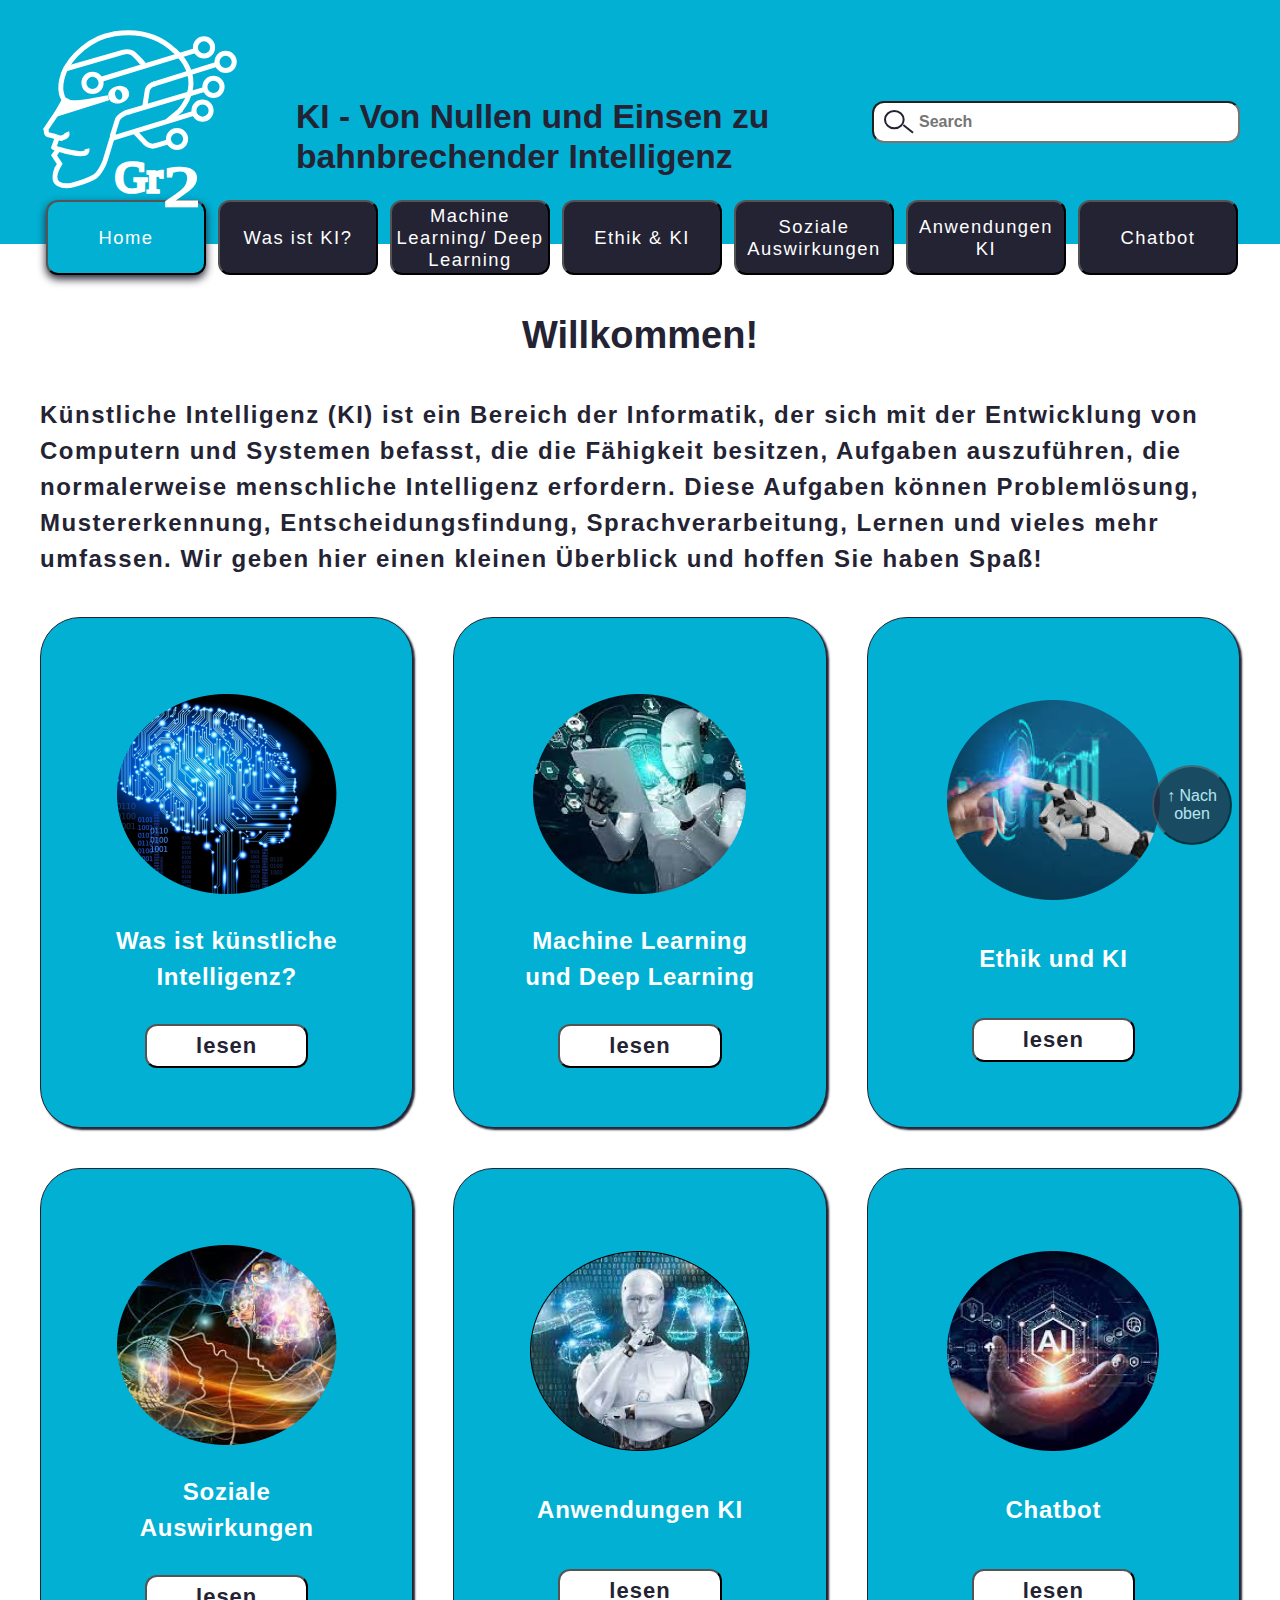
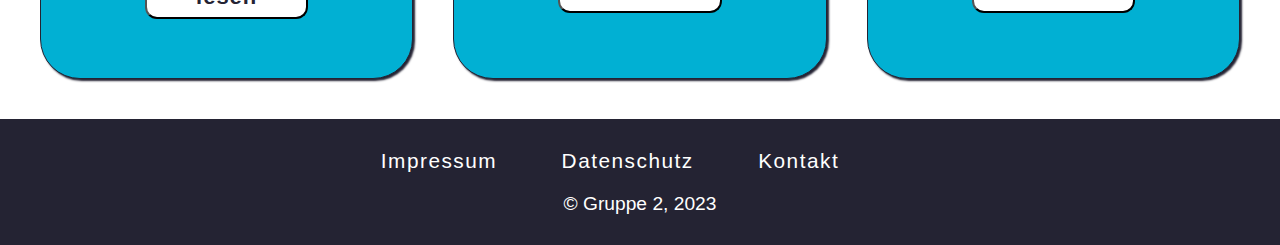
==== index.html @ 55d9d855 "Add files via upload" ====
<!DOCTYPE html>
<html lang="de">
    <head>
        <meta charset="utf-8">
        <title>KI Home</title>
        <link rel="stylesheet" href="css/style.css">
        <link rel="stylesheet" href="css/home.css">
        <link rel="icon" type="image/x-icon" href="./bilder/icontitle.svg">

        <meta name="viewport" content="width=device-width, initial-scale=1.0">
        <meta name="description" content="KI, Maschine learning, Technologie, Digital">
        <meta name="author" content="Albina, Christian, Haubir">
        <meta name="copyright" content="Gr 2">
        <meta name="keyword" content="AI, KI, Maschinlernen, Maschine lerning, Technologie, Digital, ChtGPT">
        <meta name="robots" content="follow">
    </head>

    <body>
        <header>
            <div class="container header">
                <label for="burger" id="burger-label"><img src="./bilder/burger-bar.png" id="burger-bar"></label>
                <input type="checkbox" id="burger">
                <div class="header_top" id="header">
                    <a href="index.html" id="logo_link"><img src="./bilder/logo.svg" alt="logo" id="logo"><svg width="200" height="200" xmlns="http://www.w3.org/2000/svg">
                        <title>Gruppe2</title>
                        <g id="Layer_1">
                         <title>Layer 1</title>
                         <path id="svg_28" d="m516.72152,524.84388l-18.45992,6.11814l3.48101,-4.85232l14.9789,-1.26582l0.00001,0z" opacity="NaN" stroke="#00bfbf" fill="none"/>
                         <path id="svg_29" d="m501.21519,525.47679c0.52743,0.63291 6.22363,2.21519 8.75527,1.47679c2.53165,-0.7384 -10.97046,3.48101 -11.07595,3.48101c0.10549,0 2.8481,-4.32489 2.32068,-4.95781l0,0.00001z" opacity="NaN" stroke="#00bfbf" fill="none"/>
                         <g id="svg_5">
                          <g stroke="null" id="svg_33" stroke-width="5">
                           <path stroke="#ffffff" id="svg_3" d="m22.86552,84.16136l-16.73316,24.70652c0.15973,0.15973 -0.47952,5.59317 2.07741,5.91277c2.55693,0.31962 14.87939,4.0396 12.94447,3.67566c-1.93489,-0.36394 7.83048,-0.79914 5.59317,-6.23259" opacity="NaN" fill="none"/>
                           <path stroke="#ffffff" id="svg_4" d="m17.47858,116.69833l-3.67549,10.7072c0.15973,0.15973 36.07214,13.02458 33.13783,1.53616" opacity="NaN" fill="none"/>
                           <path stroke="#ffffff" id="svg_6" d="m73.41117,113.50219l-8.15008,26.68792c0.15973,0.15973 -4.95413,13.58352 -11.02679,16.77969c-6.07269,3.19614 -17.22462,6.82841 -21.21382,7.87718c-3.98921,1.04877 -8.91693,2.14718 -14.58301,-1.00243c-5.66608,-3.14961 -2.96351,-11.79742 -1.34512,-15.51336" opacity="NaN" fill="none"/>
                           <path stroke="#ffffff" id="svg_7" d="m16.64706,149.20202l3.03258,-5.29981l-2.96351,-4.44529l-2.66718,-4.14893l4.44607,-5.97708" opacity="NaN" fill="none"/>
                           <path stroke="#ffffff" id="svg_9" d="m71.24483,118.71231l83.86756,-25.78261" opacity="NaN" fill="none"/>
                           <path stroke="#ffffff" id="svg_10" d="m72.1339,116.63785l5.33433,-17.18842c0,0 4.77617,-7.4088 13.07401,-7.70515" opacity="NaN" fill="none"/>
                           <path stroke="#ffffff" id="svg_11" d="m89.32229,91.7443l76.16244,-22.52275" opacity="NaN" fill="none"/>
                           <path stroke="#ffffff" id="svg_12" d="m104.77553,86.70633l2.66718,-17.18842c0,0 2.37082,-5.33433 7.70515,-5.63069" opacity="NaN" fill="none"/>
                           <path stroke="#ffffff" id="svg_13" d="m113.62315,64.18358l63.71564,-20.15192" opacity="NaN" fill="none"/>
                           <path stroke="#ffffff" id="svg_14" d="m59.68711,59.73829l96.31436,-29.33883" opacity="NaN" fill="none"/>
                           <path stroke="#ffffff" id="svg_15" d="m25.97906,48.77327l57.49227,-16.5957c0,0 6.2234,-1.77811 10.07597,1.77811c3.85258,3.55622 10.37231,10.66866 10.66866,11.55773" opacity="NaN" fill="none"/>
                           <path stroke="#ffffff" id="svg_16" d="m94.36027,111.30351l11.26137,11.85408c0,0 5.63069,5.03798 10.37231,2.07447" opacity="NaN" fill="none"/>
                           <path stroke="#ffffff" id="svg_17" d="m129.9225,121.34144l-15.11395,4.44529" opacity="NaN" fill="none"/>
                           <ellipse stroke="#ffffff" opacity="NaN" ry="8.5942" rx="8.5942" id="svg_18" cy="119.00867" cx="137.03494" fill="none"/>
                           <ellipse stroke="#ffffff" opacity="NaN" ry="8.5942" rx="8.5942" id="svg_19" cy="90.55888" cx="162.5212" fill="none"/>
                           <ellipse stroke="#ffffff" opacity="NaN" ry="8.5942" rx="8.5942" id="svg_20" cy="66.85073" cx="173.48621" fill="none"/>
                           <ellipse stroke="#ffffff" opacity="NaN" ry="8.5942" rx="8.5942" id="svg_21" cy="41.95719" cx="185.63665" fill="none"/>
                           <ellipse stroke="#ffffff" opacity="NaN" ry="8.5942" rx="8.5942" id="svg_22" cy="27.43595" cx="164.00297" fill="none"/>
                           <path stroke="#ffffff" id="svg_23" d="m22.05043,84.92822l2.07447,-5.33433c0,0 -7.11244,-8.00151 -0.59271,-26.07897" opacity="NaN" fill="none"/>
                           <path stroke="#ffffff" id="svg_24" d="m22.93948,54.70032c7.11244,-19.26288 30.2307,-38.08551 50.08347,-40.53116" opacity="NaN" fill="none"/>
                           <path stroke="#ffffff" id="svg_25" d="m72.14939,14.11912c2.15209,0.46897 35.60254,-9.39406 62.8266,17.18842" opacity="NaN" fill="none"/>
                           <path stroke="#ffffff" id="svg_26" d="m134.07143,30.1031c32.30234,29.63519 8.89055,56.6032 5.92704,60.45577" opacity="NaN" fill="none"/>
                           <path stroke="#ffffff" id="svg_27" d="m127.25535,101.22756l13.92853,-11.55773" opacity="NaN" fill="none"/>
                           <path stroke="#ffffff" id="svg_30" d="m15.82703,94.41145l52.45427,-16.5957c0,0 -36.56853,7.75647 -40.74663,3.57081c-4.17811,-4.18567 -9.33684,11.8395 -11.70766,13.0249l0.00002,0z" opacity="NaN" fill="#ffffff"/>
                           <ellipse stroke="#ffffff" opacity="NaN" ry="8.5942" rx="8.5942" id="svg_31" cy="62.96512" cx="52.50856" fill="none"/>
                           <ellipse stroke="#ffffff" transform="matrix(2.68322 -0.832524 0.832524 2.68322 -63.123 20.1782)" opacity="NaN" ry="0.58017" rx="1.26582" id="svg_32" cy="33.49094" cx="42.4469" fill="none"/>
                          </g>
                          <text stroke="#ffffff" opacity="NaN" transform="matrix(1.8657 0 0 1.8657 -25.3548 60.6364)" xml:space="preserve" text-anchor="start" font-family="Noto Sans JP" font-size="24" stroke-width="2" id="svg_34" y="59.74291" x="53.74071" fill="#ffffff">Gr</text>
                          <text stroke="#ffffff" transform="matrix(3.0888 0 0 2.36952 -56.0845 5.57869)" xml:space="preserve" text-anchor="start" font-family="Noto Sans JP" font-size="24" id="svg_36" y="76.17576" x="58.18283" fill="#ffffff">2</text>
                         </g>
                        </g>
                       </svg></a>
                    <h1 class="header_slogan">KI - Von Nullen und Einsen zu bahnbrechender Intelligenz</h1>
                    <input type="text" class="header_input" placeholder="Search">
                </div>
    
                <nav class="header_nav">
                    <a href="index.html"><button class="nav_btn" active>Home</button></a>
                    <a href="./html/wasistki.html"><button class="nav_btn">Was ist KI?</button></a>
                    <a href="html/machinelearning.html"><button class="nav_btn">Machine Learning/ Deep Learning</button></a>
                    <a href="html/ethikki.html"><button class="nav_btn">Ethik & KI</button></a>
                    <a href="html/sozialeauswirkungen.html"><button class="nav_btn">Soziale Auswirkungen</button></a>
                    <a href="html/anwendungen.html"><button class="nav_btn">Anwendungen KI</button></a>
                    <a href="html/chatbot.html"><button class="nav_btn">Chatbot</button></a>
                </nav>
            </div>
        </header>

        <main>
            <div class="container main">
                <h2 id="main_h2">Willkommen!</h2>
                <p class="main_beschreibung">
                    	Künstliche Intelligenz (KI) ist ein Bereich der Informatik, der sich mit der Entwicklung von 
						Computern und Systemen befasst, die die Fähigkeit besitzen, Aufgaben auszuführen, die normalerweise 
						menschliche Intelligenz erfordern. Diese Aufgaben können Problemlösung, Mustererkennung, 
						Entscheidungsfindung, Sprachverarbeitung, Lernen und vieles mehr umfassen.
						Wir geben hier einen kleinen Überblick und hoffen Sie haben Spaß!
					 </p>
					<p>
                <div class="main_cards">
                    <div class="main_card">
                        <img src="./bilder/card_img1.png" alt="bild1">
                        <h4 class="main_h4">Was ist künstliche Intelligenz?</h4>
                        <a href="html/wasistki.html"><button class="main_btn">lesen</button></a>
                    </div>
                    <div class="main_card">
                        <img src="./bilder/card_img2.png" alt="bild2">
                        <h4 class="main_h4">Machine Learning und Deep Learning</h4>
                        <a href="html/machinelearning.html"><button class="main_btn">lesen</button></a>
                    </div>
                    <div class="main_card">
                        <img src="./bilder/card_img3.png" alt="bild3">
                        <h4 class="main_h4">Ethik und KI</h4>
                        <a href="html/ethikki.html"><button class="main_btn">lesen</button></a>
                    </div>
                    <div class="main_card">
                        <img src="./bilder/card_img4.png" alt="bild4">
                        <h4 class="main_h4">Soziale Auswirkungen</h4>
                        <a href="html/sozialeauswirkungen.html"><button class="main_btn">lesen</button></a>
                    </div>
                    <div class="main_card">
                        <img src="./bilder/card_img5.png" alt="bild5">
                        <h4 class="main_h4">Anwendungen KI</h4>
                        <a href="html/anwendungen.html"><button class="main_btn">lesen</button></a>
                    </div>
                    <div class="main_card">
                        <img src="./bilder/card_img6.png" alt="bild6">
                        <h4 class="main_h4">Chatbot</h4>
                        <a href="html/chatbot.html"><button class="main_btn">lesen</button></a>
                    </div>
                </div>
                <a href="#header"><button id="oben_btn">&uarr; Nach oben</button></a>
            </div>
        </main>

        <footer>
            <div class="container footer">
                <nav class="footer_nav">
                    <a href="html/impressum.html" class="footer_link">Impressum</a>
                    <a href="html/datenschutz.html" class="footer_link">Datenschutz</a>
                    <a href="html/kontakt.html" class="footer_link">Kontakt</a>
                </nav>
                <div class="footer_copy">
                    &copy; Gruppe 2, 2023
                </div>
            </div>
        </footer>
        <script src="./js/search.js"></script>
    </body>
</html>
---- css/style.css ----
* {
    box-sizing: border-box;
    margin: 0;
    padding: 0;
}

body{
    scroll-behavior: smooth;
}

.container {
    max-width: 1200px;
    margin: 0 auto;
    margin: 0 auto;
}

/* Header */

header {
    background-color: #01b0d3;
    font-family: 'Poppins', sans-serif;
}

.header {
    padding-top: 20px;
    padding-bottom: 15px;
    margin-bottom: 50px;
}

#burger-label{
    display:none;
}

#burger{
    display:none;
}

#logo{
    display:none;
}

a#logo_link{
    z-index: 2;
}

.header_top {
    display: flex;
    justify-content: space-between;
    align-items: center;
    padding-bottom: 5px;
}

h1.header_slogan{
    color: #242333;
    font-size: 2.1em;
    font-weight: 800;
    line-height: 120%;
    max-width: 540px;
    margin-top: 30px;
    margin-left: 20px;
}

.header_input{
    background-image: url('../bilder/zoom.svg');
    background-repeat: no-repeat;
    background-position: 3%;
    padding: 10px 100px 10px 45px;
    font-weight: 600;
    font-size: 1em;
    border-radius: 12px;
}

.header_input:hover{
    box-shadow: 0 4px 8px #242333;
    cursor: pointer;
}

.header_nav{
    display: flex;
    justify-content: space-between;
    flex-wrap: wrap;
    position: absolute;
    top: 200px;
}

.nav_btn {
    width: 160px;
    height: 75px;
    margin-right: 6px;
    margin-left: 6px;
    background-color: #242333;
    border-radius: 12px;
    color: #fefeff;
    font-size: 1.15em;
    font-weight: 500;
    letter-spacing: 1.5px;
}

button.nav_btn:hover{
    opacity: 0.95;
    box-shadow: 0 4px 8px #242333;
    cursor: pointer;
}

button.nav_btn[active]{
    background-color: #01b0d3;
    box-shadow: 0 4px 8px #242333;
}

main{
    min-height: 80vh;
}

#oben_btn{
    border-radius: 200px;
    width: 80px;
    height: 80px;
    text-align: center;
    position: fixed;
    opacity: 0.70;
    cursor:pointer;
    top: 85vh;
    left: 90vw;
    background-color:#242333;
    font-size: 16px;
    color:#FFF;
    font-weight: 500;
}

/* Footer */
footer{
    background-color: #242333;
    font-family: 'Poppins', sans-serif;
}
.footer{
    padding-top: 30px;
    padding-bottom: 30px;
}
.footer_nav{
    text-align: center;
    padding-bottom: 20px;
}

.footer_nav a{
    text-decoration: none;
    color: #FFF;
    font-size: 1.3em;
    font-weight: 500;
    letter-spacing: 1.5px;
    margin-right: 60px;
}

.footer_copy{
    color: #FFF;
    text-align: center;
    font-size: 1.2em;
    font-weight: 500;
}

@media only screen and (max-width: 1207px){
    .header_nav{
        justify-content: space-between;
        min-width: 100%;
    }

    .container{
        padding-right: 20px;
        padding-right: 20px;
    }
    h1, h1.header_slogan {
        font-size: 26px;
        padding-right: 20px;
    }

    .header_input{
        padding: 10px 70px 10px 45px;
    }

    .nav_btn {
        width: 140px;
        margin-right: 0;
        margin-left: 0;
        font-size: 0.95em;
    }
}

@media only screen and (max-width: 980px){
    #logo{
        display:block;
        max-width: 150px;
    }
    svg{
        display:none;
    }
    .header_input{
        padding: 10px 30px 10px 45px;
    }
    h1, h1.header_slogan {
        font-size: 26px;
    }

    .header_nav{
        display: none;
        
    }

    .nav_btn {
        width: 300px;
        margin-right: 0;
        margin-left: 0;
        font-size: 0.95em;
    }

    #burger-label{
        display:block;
        position: absolute;
        top: 115px;
        right: 20px;
        width: 50px;
        cursor: pointer;
    }

    #burger-bar{
        width: 50px;
    }

    #burger:checked ~ .header_nav{
        display: flex;
        flex-direction: column;
        min-width: 100%;
        top: 175px;
        left: calc(50% - 150px);
        z-index: 2;
    }

}

@media only screen and (max-width: 880px){
    .header_top {
        flex-wrap:wrap;
        justify-content: space-around;
    }

    h1.header_slogan {
        margin-top: 10px;
        margin-bottom: 20px;
        text-align: center;
        margin-left: 0;
    }

    #burger-label{
        top: 150px;
        right: 20px;
    }

    #burger:checked ~ .header_nav{
        top: 215px;
        left: calc(50% - 150px);
    }

    #oben_btn{
        left: 85%;
        top: 75%;
    }
}

@media only screen and (max-width: 709px){
    #burger-label{
        top: 20px;
        right: 20px;
    }


    #burger:checked ~ .header_nav{
        top: 300px;
        left: 0;
    }

    .nav_btn{
        width: 100%;
    }
}

@media only screen and (max-width: 456px){
    h1.header_slogan {
        padding-left: 10px;
        padding-bottom: 60px;
    }

    #oben_btn{
        left: 75%;
        top: 65%;
    }
}
---- css/home.css ----
.main{
    padding-top: 20px;
    font-family: 'Poppins', sans-serif;
}

#main_h2{
    padding-bottom: 40px;
    text-align: center;
    font-size: 38px;
    font-weight: 700;
    color:#242333;
}

.main_beschreibung{
    padding-bottom: 40px;
    font-size: 24px;
    font-weight: 600;
    line-height: 150%;
    color:#242333; 
    letter-spacing: 1.5px;
}

.main_cards{
    display: grid;
    /* grid-template-columns: repeat(3, 1fr); */
    /* grid-template-columns: repeat(auto-fit, minmax(200px, 330px)); */
    grid-template-columns: repeat(auto-fit, minmax(min(300px, 100%), 1fr));
    grid-column-gap: 2.5rem;
    grid-row-gap: 2.5rem;
    padding-bottom: 40px;
}

.main_card{
    align-self:center;
    display: flex;
    flex-direction: column;
    align-items: center;
    justify-content: space-around;
    padding: 62px 55px 45px 55px;
    min-height: 511px;
    background-color:#01b0d3;
    border-radius: 40px;
    border:1px solid #242333;
    box-shadow: 2px 2px 2px #242333;
}

img{
    max-width: 85%; 
}

.main_h4{
    color: #FFF;
    text-align: center;
    font-size: 24px;
    font-weight: 600;
    line-height: 150%;
    letter-spacing: 0.7px;
}

.main_btn{
    padding: 7px 49px 7px 49px;
    text-align: center;
    border-radius: 12px;
    background-color: #FFF;
    color: #242333;
    font-size: 22px;
    font-weight: 700;
    letter-spacing: 1px;
}

.main_btn:hover{
    opacity: 0.99;
    box-shadow: 0 2px 2px #242333;
    cursor: pointer;
}
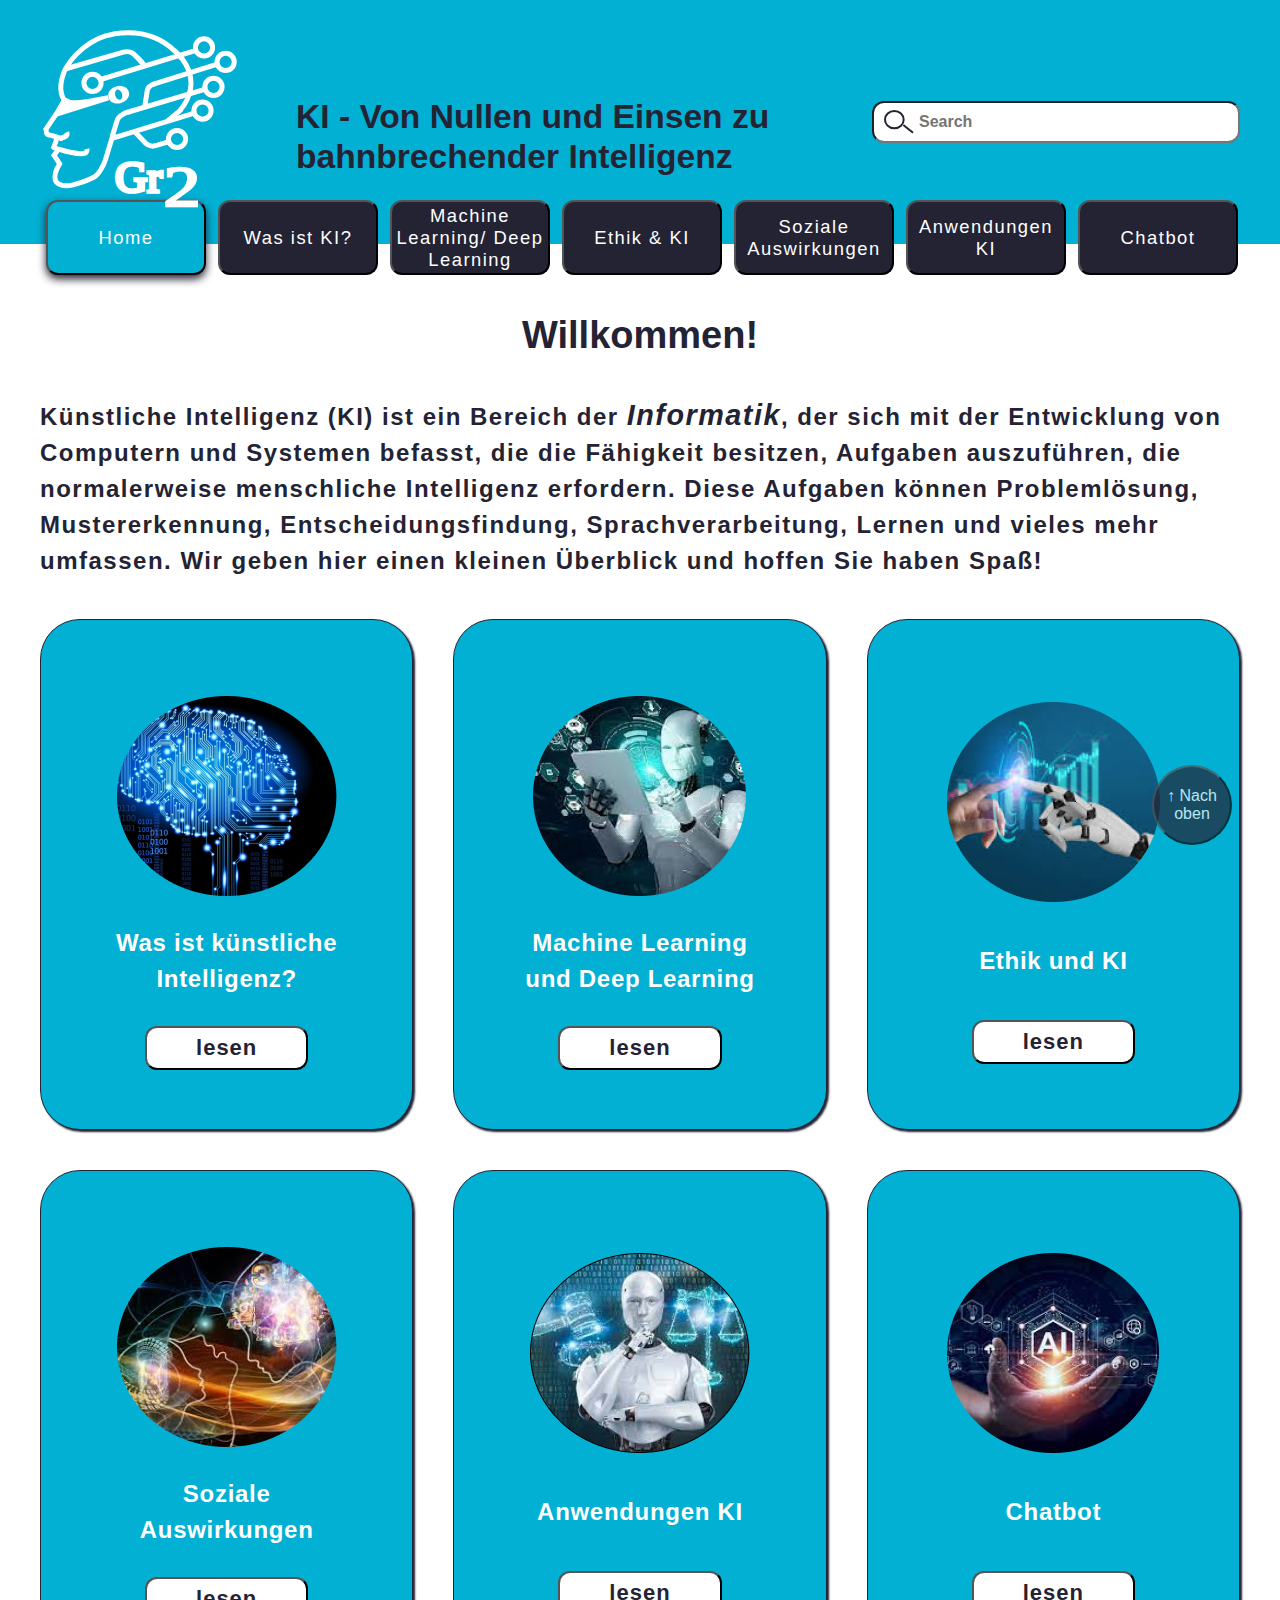
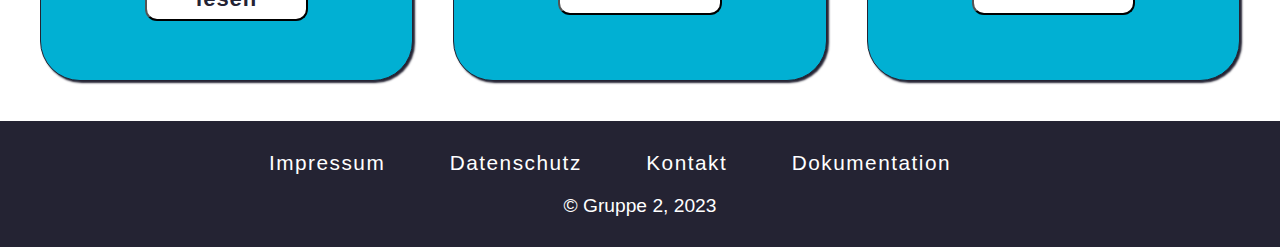
==== commit ac9340c0: "Add files via upload" ====
--- a/index.html
+++ b/index.html
@@ -3,8 +3,8 @@
     <head>
         <meta charset="utf-8">
         <title>KI Home</title>
+        <link rel="stylesheet" href="css/home.css">
         <link rel="stylesheet" href="css/style.css">
-        <link rel="stylesheet" href="css/home.css">
         <link rel="icon" type="image/x-icon" href="./bilder/icontitle.svg">
 
         <meta name="viewport" content="width=device-width, initial-scale=1.0">
@@ -81,7 +81,7 @@
             <div class="container main">
                 <h2 id="main_h2">Willkommen!</h2>
                 <p class="main_beschreibung">
-                    	Künstliche Intelligenz (KI) ist ein Bereich der Informatik, der sich mit der Entwicklung von 
+                    	Künstliche Intelligenz (KI) ist ein Bereich der <em>Informatik</em>, der sich mit der Entwicklung von 
 						Computern und Systemen befasst, die die Fähigkeit besitzen, Aufgaben auszuführen, die normalerweise 
 						menschliche Intelligenz erfordern. Diese Aufgaben können Problemlösung, Mustererkennung, 
 						Entscheidungsfindung, Sprachverarbeitung, Lernen und vieles mehr umfassen.
@@ -130,6 +130,7 @@
                     <a href="html/impressum.html" class="footer_link">Impressum</a>
                     <a href="html/datenschutz.html" class="footer_link">Datenschutz</a>
                     <a href="html/kontakt.html" class="footer_link">Kontakt</a>
+                    <a href="./html/dokumentation.html" class="footer_link">Dokumentation</a>
                 </nav>
                 <div class="footer_copy">
                     &copy; Gruppe 2, 2023
--- a/css/home.css
+++ b/css/home.css
@@ -1,10 +1,12 @@
-
-.main{
+/* Hier ist die formatierung der ersten Seite */
+.main
+{
     padding-top: 20px;
     font-family: 'Poppins', sans-serif;
 }
 
-#main_h2{
+#main_h2
+{
     padding-bottom: 40px;
     text-align: center;
     font-size: 38px;
@@ -12,7 +14,8 @@
     color:#242333;
 }
 
-.main_beschreibung{
+.main_beschreibung
+{
     padding-bottom: 40px;
     font-size: 24px;
     font-weight: 600;
@@ -21,17 +24,18 @@
     letter-spacing: 1.5px;
 }
 
-.main_cards{
+/* Die Formatierung der Karten */
+.main_cards
+{
     display: grid;
-    /* grid-template-columns: repeat(3, 1fr); */
-    /* grid-template-columns: repeat(auto-fit, minmax(200px, 330px)); */
     grid-template-columns: repeat(auto-fit, minmax(min(300px, 100%), 1fr));
     grid-column-gap: 2.5rem;
     grid-row-gap: 2.5rem;
     padding-bottom: 40px;
 }
 
-.main_card{
+.main_card
+{
     align-self:center;
     display: flex;
     flex-direction: column;
@@ -45,11 +49,13 @@
     box-shadow: 2px 2px 2px #242333;
 }
 
-img{
+img
+{
     max-width: 85%; 
 }
 
-.main_h4{
+.main_h4
+{
     color: #FFF;
     text-align: center;
     font-size: 24px;
@@ -58,7 +64,9 @@
     letter-spacing: 0.7px;
 }
 
-.main_btn{
+/* Hier formatieren wir den Main bottons */
+.main_btn
+{
     padding: 7px 49px 7px 49px;
     text-align: center;
     border-radius: 12px;
@@ -69,8 +77,14 @@
     letter-spacing: 1px;
 }
 
-.main_btn:hover{
+.main_btn:hover
+{
     opacity: 0.99;
     box-shadow: 0 2px 2px #242333;
     cursor: pointer;
+}
+
+em
+{
+    font-size:larger;
 }--- a/css/style.css
+++ b/css/style.css
@@ -182,6 +182,14 @@
         margin-left: 0;
         font-size: 0.95em;
     }
+
+    .main_beschreibung{
+        padding-left: 20px;
+    }
+
+    .main_cards{
+        padding-left: 20px;
+    }
 }
 
 @media only screen and (max-width: 980px){
@@ -233,6 +241,10 @@
         z-index: 2;
     }
 
+    .main_beschreibung{
+        text-align: center;
+    }
+
 }
 
 @media only screen and (max-width: 880px){
@@ -260,7 +272,7 @@
 
     #oben_btn{
         left: 85%;
-        top: 75%;
+        top: 85%;
     }
 }
 
@@ -279,16 +291,26 @@
     .nav_btn{
         width: 100%;
     }
+
+    h1.header_slogan {
+        padding-left: 40px;
+    }
+
+    .footer_nav{
+        padding-left: 45px;
+    }
+
+    .main_beschreibung{
+        font-size: 20px;
+    }
 }
 
 @media only screen and (max-width: 456px){
     h1.header_slogan {
-        padding-left: 10px;
         padding-bottom: 60px;
     }
 
     #oben_btn{
         left: 75%;
-        top: 65%;
     }
 }